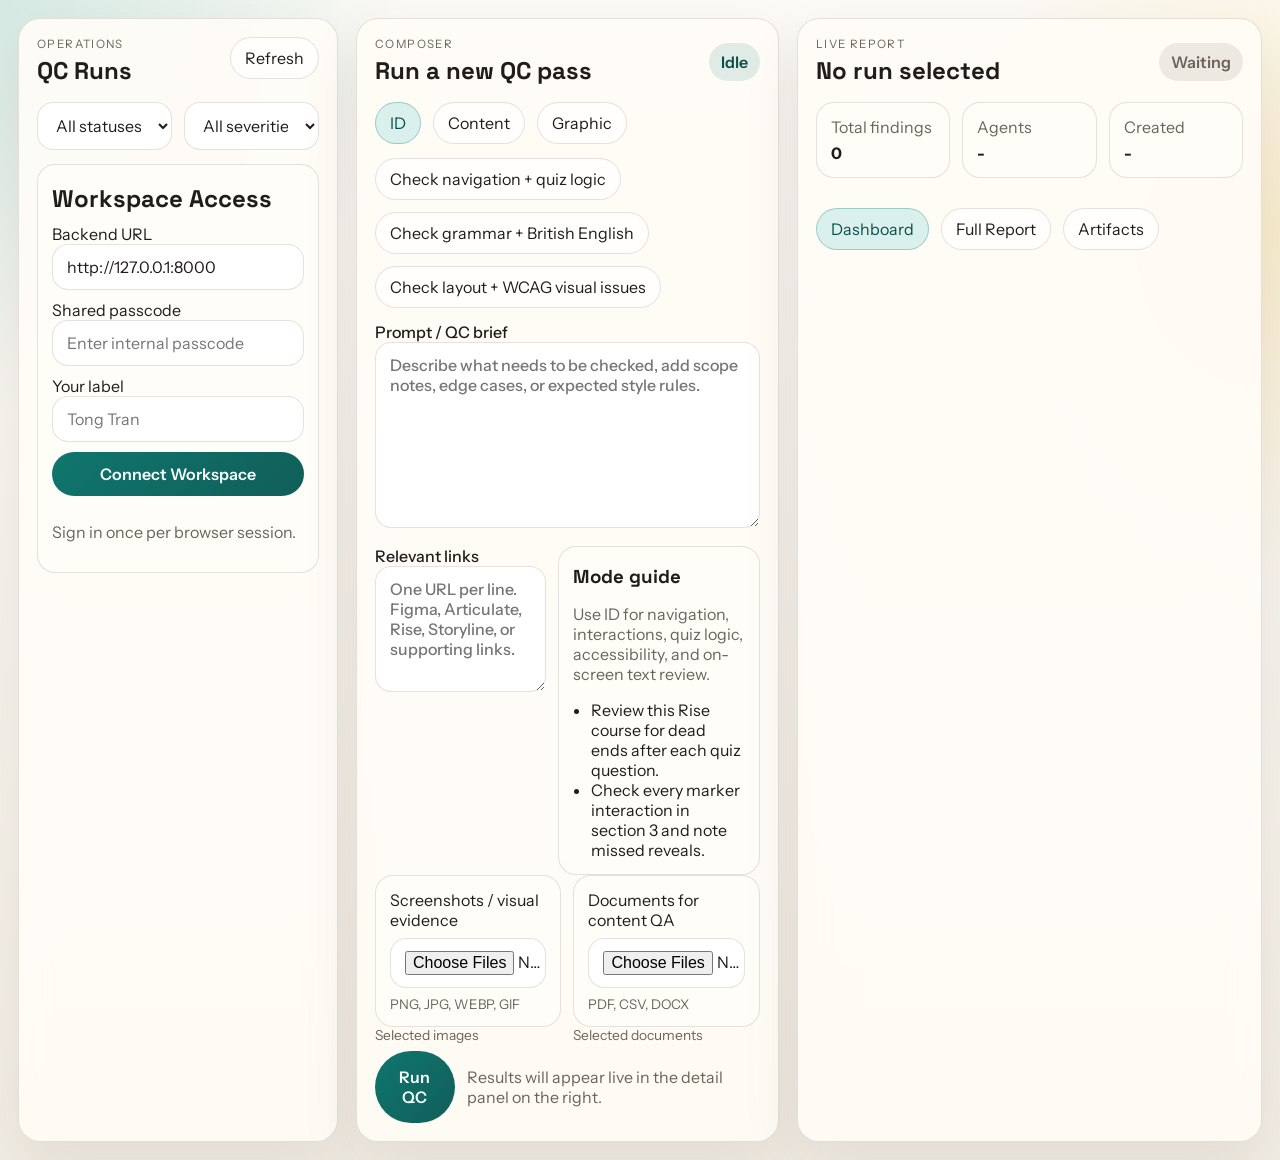
==== web/index.html @ 759b794d "20260416" ====
<!doctype html>
<html lang="en">
  <head>
    <meta charset="UTF-8" />
    <meta name="viewport" content="width=device-width, initial-scale=1.0" />
    <title>QC Factory Console</title>
    <link rel="preconnect" href="https://fonts.googleapis.com" />
    <link rel="preconnect" href="https://fonts.gstatic.com" crossorigin />
    <link href="https://fonts.googleapis.com/css2?family=Space+Grotesk:wght@400;500;700&family=Instrument+Sans:wght@400;500;600&display=swap" rel="stylesheet" />
    <link rel="stylesheet" href="./styles.css" />
  </head>
  <body>
    <div class="app-shell">
      <aside class="panel history-panel">
        <div class="panel-head">
          <div>
            <p class="eyebrow">Operations</p>
            <h1>QC Runs</h1>
          </div>
          <button id="refreshJobsBtn" class="ghost-button">Refresh</button>
        </div>
        <div class="filters">
          <select id="statusFilter">
            <option value="">All statuses</option>
            <option value="queued">Queued</option>
            <option value="running">Running</option>
            <option value="completed">Completed</option>
            <option value="failed">Failed</option>
          </select>
          <select id="severityFilter">
            <option value="">All severities</option>
            <option value="Critical">Critical</option>
            <option value="Major">Major</option>
            <option value="Minor">Minor</option>
            <option value="Suggestion">Suggestion</option>
            <option value="Info">Info</option>
          </select>
        </div>
        <div class="login-card">
          <h2>Workspace Access</h2>
          <label>
            Backend URL
            <input id="apiBaseInput" type="url" placeholder="https://your-backend.onrender.com" />
          </label>
          <label>
            Shared passcode
            <input id="passcodeInput" type="password" placeholder="Enter internal passcode" />
          </label>
          <label>
            Your label
            <input id="labelInput" type="text" placeholder="Tong Tran" />
          </label>
          <button id="loginBtn" class="primary-button">Connect Workspace</button>
          <p id="loginStatus" class="hint">Sign in once per browser session.</p>
        </div>
        <div id="jobList" class="job-list"></div>
      </aside>

      <main class="panel composer-panel">
        <div class="panel-head">
          <div>
            <p class="eyebrow">Composer</p>
            <h2>Run a new QC pass</h2>
          </div>
          <div id="runStateBadge" class="run-badge">Idle</div>
        </div>

        <div class="mode-tabs">
          <button class="mode-tab active" data-mode="id">ID</button>
          <button class="mode-tab" data-mode="cg">Content</button>
          <button class="mode-tab" data-mode="fg">Graphic</button>
        </div>

        <div class="preset-row">
          <button class="preset-pill" data-preset="Check navigation + quiz logic">Check navigation + quiz logic</button>
          <button class="preset-pill" data-preset="Check grammar + British English">Check grammar + British English</button>
          <button class="preset-pill" data-preset="Check layout + WCAG visual issues">Check layout + WCAG visual issues</button>
        </div>

        <label class="field">
          Prompt / QC brief
          <textarea id="promptInput" rows="8" placeholder="Describe what needs to be checked, add scope notes, edge cases, or expected style rules."></textarea>
        </label>

        <div class="field-grid">
          <label class="field">
            Relevant links
            <textarea id="linksInput" rows="5" placeholder="One URL per line. Figma, Articulate, Rise, Storyline, or supporting links."></textarea>
          </label>
          <div class="examples-card">
            <h3>Mode guide</h3>
            <p id="modeGuide">Use ID for navigation, interactions, quizzes, and on-screen text QA.</p>
            <ul id="modeExamples">
              <li>Review this Rise lesson for quiz logic and dead ends.</li>
              <li>Check whether all click-to-reveal items are covered.</li>
            </ul>
          </div>
        </div>

        <div class="upload-grid">
          <label class="upload-card">
            <span>Screenshots / visual evidence</span>
            <input id="imageInput" type="file" accept="image/*" multiple />
            <small>PNG, JPG, WEBP, GIF</small>
          </label>
          <label class="upload-card">
            <span>Documents for content QA</span>
            <input id="documentInput" type="file" accept=".pdf,.csv,.docx" multiple />
            <small>PDF, CSV, DOCX</small>
          </label>
        </div>

        <div class="chips-section">
          <div>
            <p class="chip-label">Selected images</p>
            <div id="imageChips" class="chips"></div>
          </div>
          <div>
            <p class="chip-label">Selected documents</p>
            <div id="documentChips" class="chips"></div>
          </div>
        </div>

        <div class="composer-actions">
          <button id="runBtn" class="primary-button">Run QC</button>
          <p class="hint">Results will appear live in the detail panel on the right.</p>
        </div>
      </main>

      <section class="panel detail-panel">
        <div class="panel-head">
          <div>
            <p class="eyebrow">Live Report</p>
            <h2 id="detailTitle">No run selected</h2>
          </div>
          <div id="detailStatus" class="run-badge neutral">Waiting</div>
        </div>

        <div id="detailMeta" class="meta-grid">
          <div class="meta-card">
            <span>Total findings</span>
            <strong id="findingCount">0</strong>
          </div>
          <div class="meta-card">
            <span>Agents</span>
            <strong id="agentSummary">-</strong>
          </div>
          <div class="meta-card">
            <span>Created</span>
            <strong id="createdAt">-</strong>
          </div>
        </div>

        <div id="severityStrip" class="severity-strip"></div>

        <div class="detail-tabs">
          <button class="detail-tab active" data-detail="dashboard">Dashboard</button>
          <button class="detail-tab" data-detail="report">Full Report</button>
          <button class="detail-tab" data-detail="artifacts">Artifacts</button>
        </div>

        <div id="detailDashboard" class="detail-view active">
          <div id="sourceSummary" class="source-summary"></div>
          <div id="findingsTable" class="findings-table"></div>
        </div>
        <div id="detailReport" class="detail-view markdown-surface"></div>
        <div id="detailArtifacts" class="detail-view artifacts-list"></div>
      </section>
    </div>

    <script src="./app.js" type="module"></script>
  </body>
  </html>
---- web/styles.css ----
:root {
  --bg: #f4f0e8;
  --panel: rgba(255, 252, 247, 0.92);
  --panel-strong: #fffdf8;
  --ink: #1f1d1a;
  --muted: #6a645a;
  --border: rgba(63, 51, 36, 0.14);
  --accent: #0f766e;
  --accent-soft: #daf0ed;
  --warn: #b45309;
  --danger: #b42318;
  --shadow: 0 24px 60px rgba(44, 31, 17, 0.08);
  --radius: 22px;
}

* {
  box-sizing: border-box;
}

body {
  margin: 0;
  min-height: 100vh;
  font-family: "Instrument Sans", sans-serif;
  color: var(--ink);
  background:
    radial-gradient(circle at top left, rgba(12, 148, 136, 0.16), transparent 24%),
    radial-gradient(circle at right 20%, rgba(234, 179, 8, 0.16), transparent 22%),
    linear-gradient(180deg, #fcfaf5 0%, #f2ede4 100%);
}

.app-shell {
  display: grid;
  grid-template-columns: 320px minmax(420px, 1fr) minmax(420px, 1.1fr);
  gap: 18px;
  padding: 18px;
}

.panel {
  background: var(--panel);
  border: 1px solid var(--border);
  border-radius: var(--radius);
  box-shadow: var(--shadow);
  backdrop-filter: blur(14px);
  padding: 18px;
  min-height: calc(100vh - 36px);
  overflow: hidden;
}

.panel-head,
.composer-actions,
.mode-tabs,
.detail-tabs,
.filters,
.preset-row,
.field-grid,
.upload-grid,
.meta-grid {
  display: flex;
  gap: 12px;
}

.panel-head,
.composer-actions,
.field-grid,
.upload-grid,
.meta-grid {
  justify-content: space-between;
}

.panel-head {
  align-items: flex-start;
  margin-bottom: 16px;
}

.eyebrow {
  margin: 0;
  text-transform: uppercase;
  letter-spacing: 0.12em;
  font-size: 0.72rem;
  color: var(--muted);
}

h1,
h2,
h3 {
  margin: 4px 0 0;
  font-family: "Space Grotesk", sans-serif;
}

.hint,
small,
.source-summary,
.examples-card p,
.artifacts-list a,
.job-card p {
  color: var(--muted);
}

input,
textarea,
select,
button {
  font: inherit;
}

input,
textarea,
select {
  width: 100%;
  border: 1px solid var(--border);
  border-radius: 16px;
  background: rgba(255, 255, 255, 0.9);
  padding: 12px 14px;
  color: var(--ink);
}

textarea {
  resize: vertical;
}

button {
  border: 0;
  border-radius: 999px;
  cursor: pointer;
  transition: transform 120ms ease, opacity 120ms ease, background 120ms ease;
}

button:hover {
  transform: translateY(-1px);
}

.primary-button {
  background: linear-gradient(135deg, #0f766e, #115e59);
  color: #f8fffe;
  padding: 12px 18px;
  font-weight: 600;
}

.ghost-button,
.mode-tab,
.detail-tab,
.preset-pill {
  background: rgba(255, 255, 255, 0.72);
  color: var(--ink);
  padding: 10px 14px;
  border: 1px solid var(--border);
}

.mode-tab.active,
.detail-tab.active {
  background: var(--accent-soft);
  color: #0b4f4b;
  border-color: rgba(15, 118, 110, 0.3);
}

.preset-row,
.mode-tabs,
.detail-tabs {
  flex-wrap: wrap;
  margin-bottom: 14px;
}

.field {
  display: block;
  width: 100%;
  margin-bottom: 14px;
  font-weight: 500;
}

.field-grid > * {
  flex: 1;
}

.examples-card,
.login-card,
.meta-card,
.upload-card,
.job-card {
  border: 1px solid var(--border);
  border-radius: 18px;
  background: var(--panel-strong);
}

.examples-card,
.login-card,
.upload-card,
.job-card {
  padding: 14px;
}

.examples-card ul {
  margin: 10px 0 0 18px;
  padding: 0;
}

.upload-card {
  display: flex;
  flex-direction: column;
  gap: 8px;
  min-height: 120px;
  justify-content: center;
}

.upload-grid > * {
  flex: 1;
}

.chips-section {
  display: grid;
  grid-template-columns: 1fr 1fr;
  gap: 12px;
}

.chip-label {
  margin: 0 0 8px;
  font-size: 0.86rem;
  color: var(--muted);
}

.chips {
  display: flex;
  flex-wrap: wrap;
  gap: 8px;
}

.chip {
  display: inline-flex;
  align-items: center;
  gap: 8px;
  padding: 8px 12px;
  border-radius: 999px;
  background: #efe9de;
  border: 1px solid rgba(63, 51, 36, 0.08);
  font-size: 0.9rem;
}

.login-card {
  display: grid;
  gap: 10px;
  margin-bottom: 16px;
}

.filters {
  margin-bottom: 14px;
}

.filters > * {
  flex: 1;
}

.job-list {
  display: flex;
  flex-direction: column;
  gap: 10px;
  max-height: calc(100vh - 340px);
  overflow: auto;
}

.job-card {
  cursor: pointer;
}

.job-card.active {
  outline: 2px solid rgba(15, 118, 110, 0.24);
}

.job-card h3,
.job-card p {
  margin: 0 0 8px;
}

.job-meta {
  display: flex;
  justify-content: space-between;
  gap: 8px;
  font-size: 0.85rem;
  color: var(--muted);
}

.run-badge {
  align-self: center;
  padding: 9px 12px;
  border-radius: 999px;
  background: rgba(15, 118, 110, 0.12);
  color: #0b4f4b;
  font-weight: 600;
}

.run-badge.neutral {
  background: rgba(107, 100, 90, 0.12);
  color: var(--muted);
}

.meta-grid {
  margin-bottom: 16px;
}

.meta-card {
  flex: 1;
  padding: 14px;
}

.meta-card span {
  display: block;
  color: var(--muted);
  margin-bottom: 6px;
}

.severity-strip {
  display: flex;
  flex-wrap: wrap;
  gap: 8px;
  margin-bottom: 14px;
}

.severity-pill {
  padding: 8px 12px;
  border-radius: 999px;
  background: #efe7d6;
  font-size: 0.9rem;
}

.detail-view {
  display: none;
}

.detail-view.active {
  display: block;
}

.findings-table {
  display: grid;
  gap: 10px;
}

.finding-card {
  padding: 14px;
  border-radius: 18px;
  border: 1px solid var(--border);
  background: rgba(255, 255, 255, 0.88);
}

.finding-top {
  display: flex;
  justify-content: space-between;
  gap: 12px;
  align-items: center;
}

.severity-critical { color: var(--danger); }
.severity-major { color: #d97706; }
.severity-minor { color: #2563eb; }
.severity-suggestion { color: #7c3aed; }
.severity-info { color: var(--muted); }

.markdown-surface {
  overflow: auto;
  max-height: calc(100vh - 280px);
  background: rgba(255, 255, 255, 0.72);
  border-radius: 18px;
  padding: 18px;
}

.markdown-surface table {
  width: 100%;
  border-collapse: collapse;
}

.markdown-surface th,
.markdown-surface td {
  border: 1px solid var(--border);
  padding: 8px;
  vertical-align: top;
}

.artifacts-list {
  display: grid;
  gap: 10px;
}

.artifacts-list a {
  display: block;
  padding: 12px 14px;
  border-radius: 16px;
  background: rgba(255, 255, 255, 0.86);
  border: 1px solid var(--border);
  text-decoration: none;
}

@media (max-width: 1240px) {
  .app-shell {
    grid-template-columns: 1fr;
  }

  .panel {
    min-height: auto;
  }

  .job-list {
    max-height: 360px;
  }

  .chips-section,
  .field-grid,
  .upload-grid,
  .meta-grid {
    grid-template-columns: 1fr;
    display: grid;
  }
}
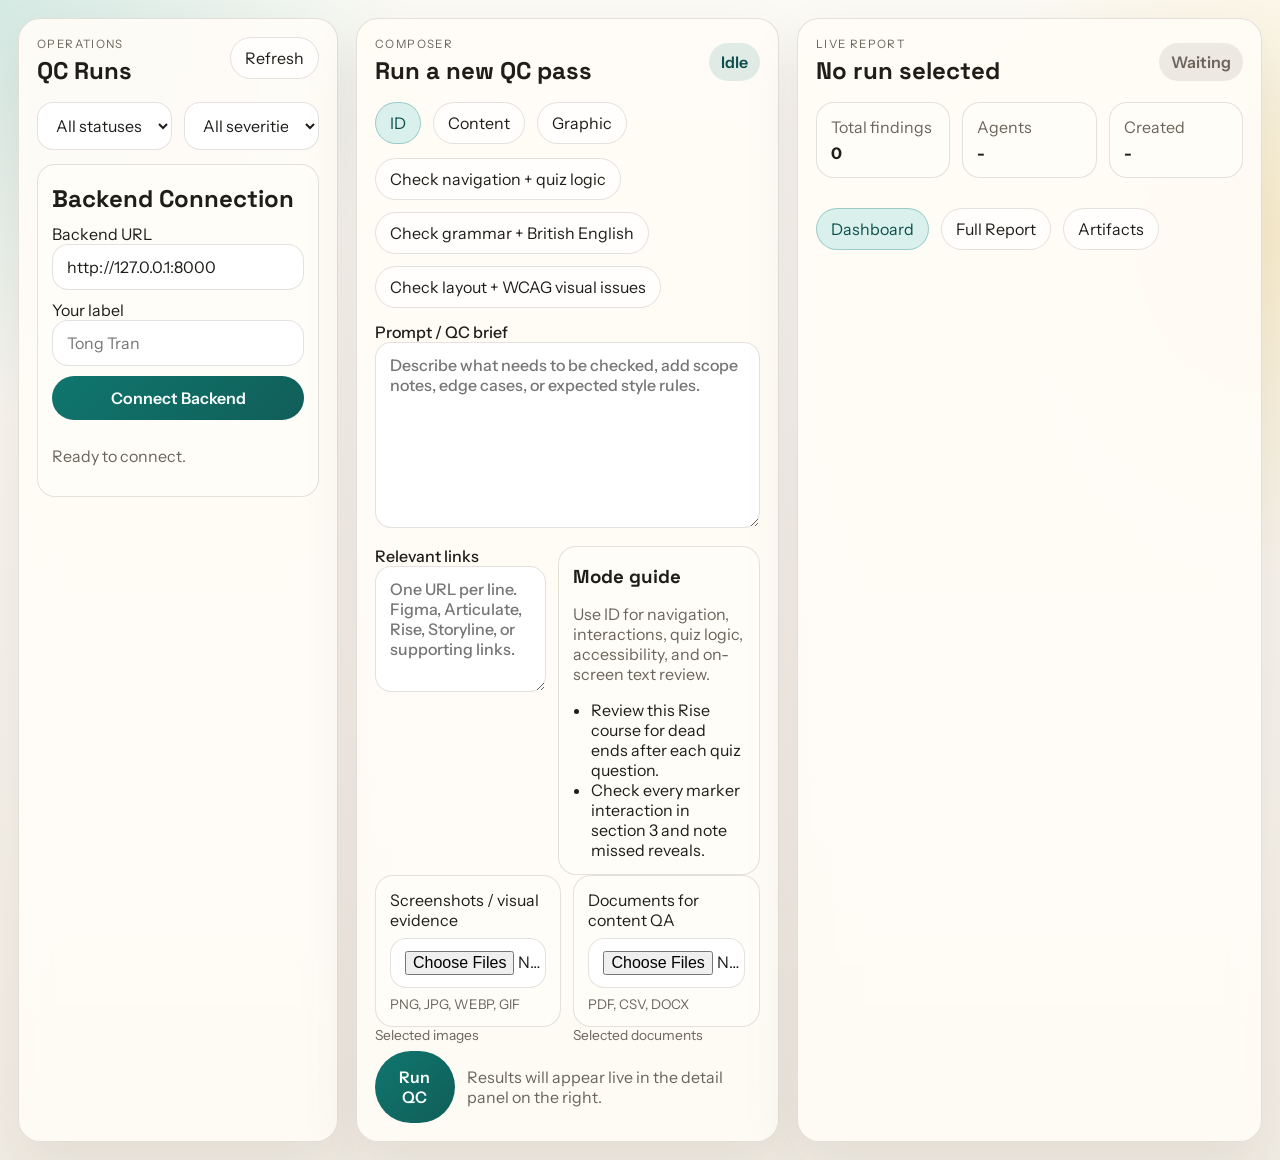
==== commit edaf7415: "20260416" ====
--- a/web/index.html
+++ b/web/index.html
@@ -37,21 +37,17 @@
           </select>
         </div>
         <div class="login-card">
-          <h2>Workspace Access</h2>
+          <h2>Backend Connection</h2>
           <label>
             Backend URL
             <input id="apiBaseInput" type="url" placeholder="https://your-backend.onrender.com" />
           </label>
           <label>
-            Shared passcode
-            <input id="passcodeInput" type="password" placeholder="Enter internal passcode" />
-          </label>
-          <label>
             Your label
             <input id="labelInput" type="text" placeholder="Tong Tran" />
           </label>
-          <button id="loginBtn" class="primary-button">Connect Workspace</button>
-          <p id="loginStatus" class="hint">Sign in once per browser session.</p>
+          <button id="connectBtn" class="primary-button">Connect Backend</button>
+          <p id="loginStatus" class="hint">No auth required. The backend will use API keys from the server-side `.env` file.</p>
         </div>
         <div id="jobList" class="job-list"></div>
       </aside>
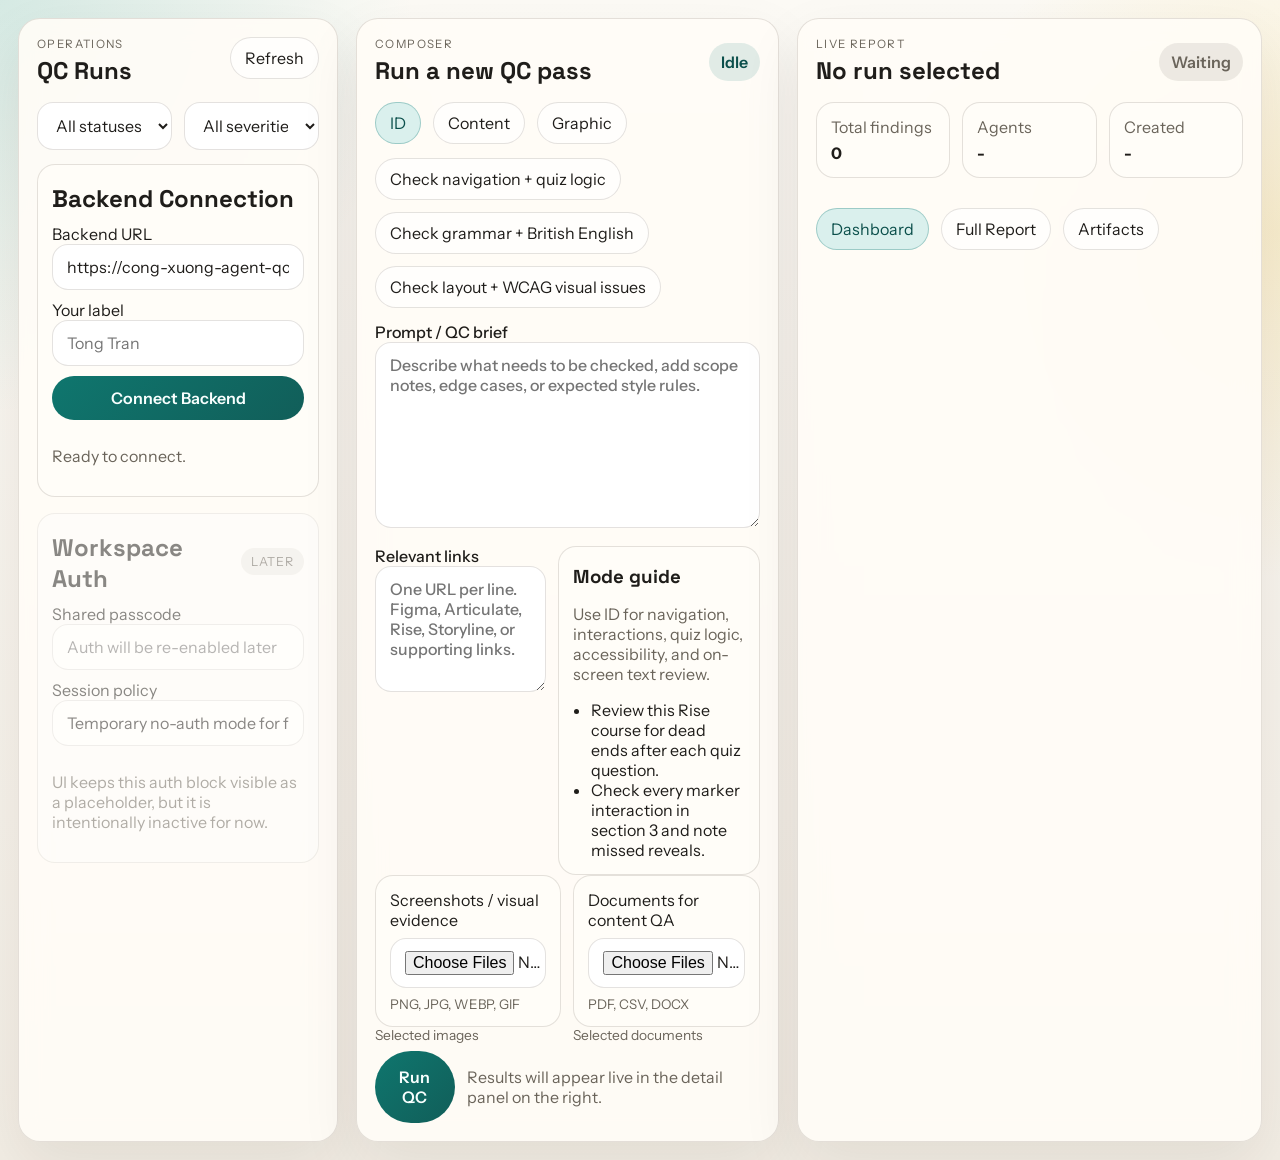
==== commit c39862bc: "Fix GitHub Pages API base for Render backend" ====
--- a/web/index.html
+++ b/web/index.html
@@ -48,6 +48,21 @@
           </label>
           <button id="connectBtn" class="primary-button">Connect Backend</button>
           <p id="loginStatus" class="hint">No auth required. The backend will use API keys from the server-side `.env` file.</p>
+        </div>
+        <div class="login-card auth-card auth-card--faded" aria-hidden="true">
+          <div class="auth-card__head">
+            <h2>Workspace Auth</h2>
+            <span class="auth-card__badge">Later</span>
+          </div>
+          <label>
+            Shared passcode
+            <input type="password" placeholder="Auth will be re-enabled later" disabled />
+          </label>
+          <label>
+            Session policy
+            <input type="text" value="Temporary no-auth mode for fast testing" disabled />
+          </label>
+          <p class="hint">UI keeps this auth block visible as a placeholder, but it is intentionally inactive for now.</p>
         </div>
         <div id="jobList" class="job-list"></div>
       </aside>
--- a/web/styles.css
+++ b/web/styles.css
@@ -240,6 +240,37 @@
   margin-bottom: 16px;
 }
 
+.auth-card__head {
+  display: flex;
+  align-items: center;
+  justify-content: space-between;
+  gap: 12px;
+}
+
+.auth-card__badge {
+  display: inline-flex;
+  align-items: center;
+  padding: 6px 10px;
+  border-radius: 999px;
+  background: rgba(107, 100, 90, 0.12);
+  color: var(--muted);
+  font-size: 0.78rem;
+  text-transform: uppercase;
+  letter-spacing: 0.08em;
+}
+
+.auth-card--faded {
+  opacity: 0.52;
+  filter: saturate(0.7);
+}
+
+.auth-card--faded input,
+.auth-card--faded button,
+.auth-card--faded select,
+.auth-card--faded textarea {
+  cursor: not-allowed;
+}
+
 .filters {
   margin-bottom: 14px;
 }
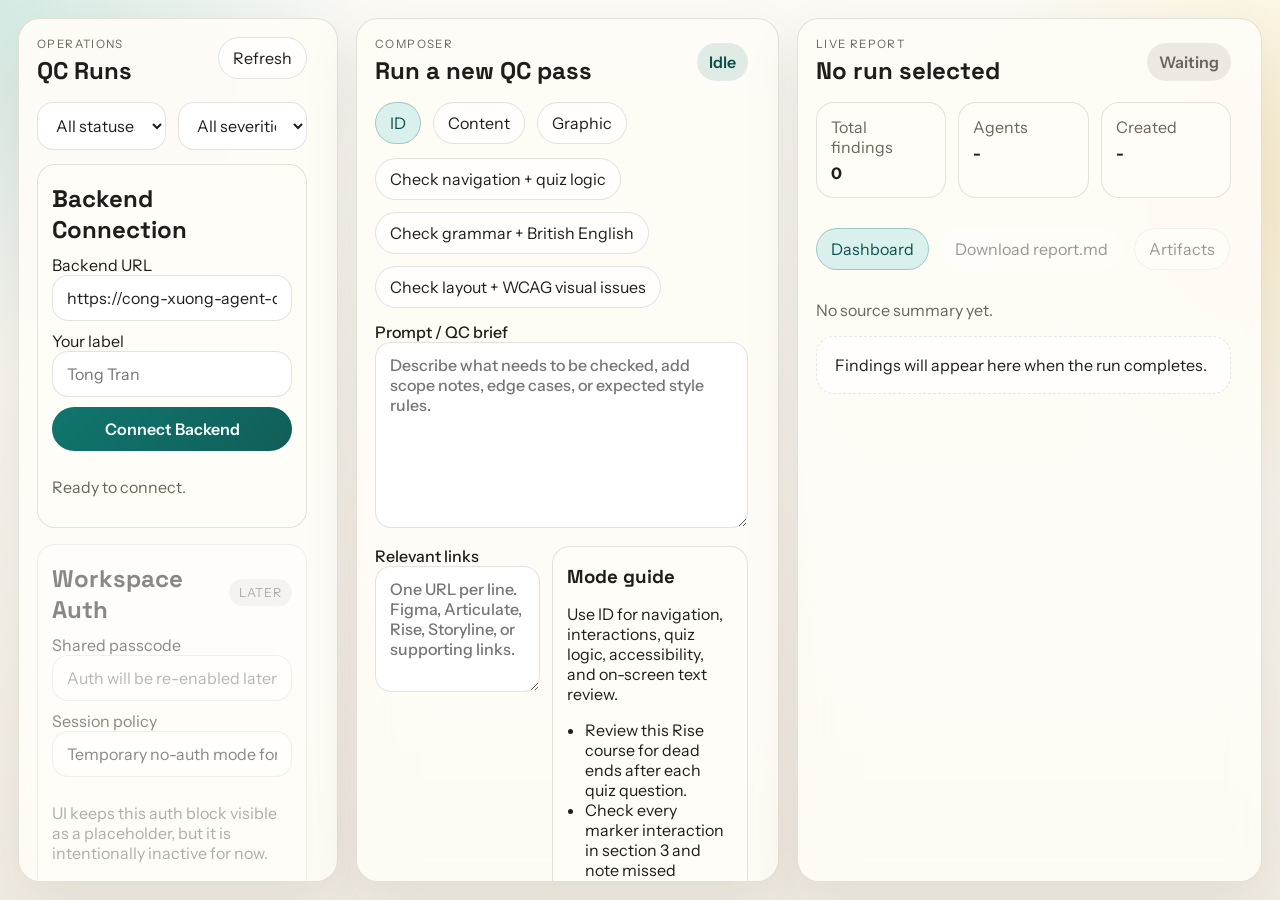
==== commit ae8c78b9: "Refine QC console frontend workflow" ====
--- a/web/index.html
+++ b/web/index.html
@@ -17,7 +17,7 @@
             <p class="eyebrow">Operations</p>
             <h1>QC Runs</h1>
           </div>
-          <button id="refreshJobsBtn" class="ghost-button">Refresh</button>
+          <button id="refreshJobsBtn" class="ghost-button" type="button">Refresh</button>
         </div>
         <div class="filters">
           <select id="statusFilter">
@@ -46,7 +46,7 @@
             Your label
             <input id="labelInput" type="text" placeholder="Tong Tran" />
           </label>
-          <button id="connectBtn" class="primary-button">Connect Backend</button>
+          <button id="connectBtn" class="primary-button" type="button">Connect Backend</button>
           <p id="loginStatus" class="hint">No auth required. The backend will use API keys from the server-side `.env` file.</p>
         </div>
         <div class="login-card auth-card auth-card--faded" aria-hidden="true">
@@ -77,15 +77,15 @@
         </div>
 
         <div class="mode-tabs">
-          <button class="mode-tab active" data-mode="id">ID</button>
-          <button class="mode-tab" data-mode="cg">Content</button>
-          <button class="mode-tab" data-mode="fg">Graphic</button>
+          <button class="mode-tab active" data-mode="id" type="button">ID</button>
+          <button class="mode-tab" data-mode="cg" type="button">Content</button>
+          <button class="mode-tab" data-mode="fg" type="button">Graphic</button>
         </div>
 
         <div class="preset-row">
-          <button class="preset-pill" data-preset="Check navigation + quiz logic">Check navigation + quiz logic</button>
-          <button class="preset-pill" data-preset="Check grammar + British English">Check grammar + British English</button>
-          <button class="preset-pill" data-preset="Check layout + WCAG visual issues">Check layout + WCAG visual issues</button>
+          <button class="preset-pill" data-preset="Check navigation + quiz logic" type="button">Check navigation + quiz logic</button>
+          <button class="preset-pill" data-preset="Check grammar + British English" type="button">Check grammar + British English</button>
+          <button class="preset-pill" data-preset="Check layout + WCAG visual issues" type="button">Check layout + WCAG visual issues</button>
         </div>
 
         <label class="field">
@@ -109,11 +109,15 @@
         </div>
 
         <div class="upload-grid">
-          <label class="upload-card">
-            <span>Screenshots / visual evidence</span>
-            <input id="imageInput" type="file" accept="image/*" multiple />
-            <small>PNG, JPG, WEBP, GIF</small>
-          </label>
+          <div id="imagePasteZone" class="upload-card upload-card--paste" tabindex="0" role="button" aria-label="Paste screenshots here">
+            <div class="upload-card__head">
+              <span>Screenshots / visual evidence</span>
+              <button id="imageBrowseBtn" class="ghost-button upload-inline-button" type="button">Choose Files</button>
+            </div>
+            <p class="upload-card__copy">Paste one or many screenshots here with <kbd>Ctrl</kbd> + <kbd>V</kbd>, or drag and drop them into this box.</p>
+            <input id="imageInput" class="visually-hidden" type="file" accept="image/*" multiple />
+            <small>Clipboard paste enabled. PNG, JPG, WEBP, GIF</small>
+          </div>
           <label class="upload-card">
             <span>Documents for content QA</span>
             <input id="documentInput" type="file" accept=".pdf,.csv,.docx" multiple />
@@ -133,7 +137,7 @@
         </div>
 
         <div class="composer-actions">
-          <button id="runBtn" class="primary-button">Run QC</button>
+          <button id="runBtn" class="primary-button" type="button">Run QC</button>
           <p class="hint">Results will appear live in the detail panel on the right.</p>
         </div>
       </main>
@@ -165,20 +169,18 @@
         <div id="severityStrip" class="severity-strip"></div>
 
         <div class="detail-tabs">
-          <button class="detail-tab active" data-detail="dashboard">Dashboard</button>
-          <button class="detail-tab" data-detail="report">Full Report</button>
-          <button class="detail-tab" data-detail="artifacts">Artifacts</button>
+          <button class="detail-tab active" type="button" aria-current="page">Dashboard</button>
+          <a id="reportDownloadBtn" class="detail-tab detail-action is-disabled" href="#" download="report.md" aria-disabled="true">Download report.md</a>
+          <button class="detail-tab detail-tab--disabled" type="button" disabled aria-disabled="true">Artifacts</button>
         </div>
 
         <div id="detailDashboard" class="detail-view active">
           <div id="sourceSummary" class="source-summary"></div>
           <div id="findingsTable" class="findings-table"></div>
         </div>
-        <div id="detailReport" class="detail-view markdown-surface"></div>
-        <div id="detailArtifacts" class="detail-view artifacts-list"></div>
       </section>
     </div>
 
     <script src="./app.js" type="module"></script>
   </body>
-  </html>
+</html>
--- a/web/styles.css
+++ b/web/styles.css
@@ -17,6 +17,12 @@
   box-sizing: border-box;
 }
 
+html,
+body {
+  height: 100%;
+  overflow: hidden;
+}
+
 body {
   margin: 0;
   min-height: 100vh;
@@ -28,11 +34,29 @@
     linear-gradient(180deg, #fcfaf5 0%, #f2ede4 100%);
 }
 
+body ::-webkit-scrollbar {
+  width: 12px;
+  height: 12px;
+}
+
+body ::-webkit-scrollbar-thumb {
+  background: rgba(63, 51, 36, 0.22);
+  border-radius: 999px;
+  border: 3px solid transparent;
+  background-clip: padding-box;
+}
+
+body ::-webkit-scrollbar-track {
+  background: transparent;
+}
+
 .app-shell {
   display: grid;
   grid-template-columns: 320px minmax(420px, 1fr) minmax(420px, 1.1fr);
   gap: 18px;
   padding: 18px;
+  height: 100vh;
+  overflow: hidden;
 }
 
 .panel {
@@ -42,8 +66,19 @@
   box-shadow: var(--shadow);
   backdrop-filter: blur(14px);
   padding: 18px;
-  min-height: calc(100vh - 36px);
-  overflow: hidden;
+  height: calc(100vh - 36px);
+  min-height: 0;
+  overflow-y: auto;
+  overflow-x: hidden;
+  scrollbar-gutter: stable;
+}
+
+.history-panel,
+.composer-panel,
+.detail-panel {
+  display: flex;
+  flex-direction: column;
+  min-height: 0;
 }
 
 .panel-head,
@@ -90,8 +125,6 @@
 .hint,
 small,
 .source-summary,
-.examples-card p,
-.artifacts-list a,
 .job-card p {
   color: var(--muted);
 }
@@ -99,7 +132,8 @@
 input,
 textarea,
 select,
-button {
+button,
+a {
   font: inherit;
 }
 
@@ -118,14 +152,16 @@
   resize: vertical;
 }
 
-button {
+button,
+a.detail-tab {
   border: 0;
   border-radius: 999px;
   cursor: pointer;
-  transition: transform 120ms ease, opacity 120ms ease, background 120ms ease;
-}
-
-button:hover {
+  transition: transform 120ms ease, opacity 120ms ease, background 120ms ease, border-color 120ms ease;
+}
+
+button:hover,
+a.detail-tab:hover {
   transform: translateY(-1px);
 }
 
@@ -153,6 +189,21 @@
   border-color: rgba(15, 118, 110, 0.3);
 }
 
+.detail-tab {
+  display: inline-flex;
+  align-items: center;
+  justify-content: center;
+  text-decoration: none;
+}
+
+.detail-tab--disabled,
+.detail-action.is-disabled {
+  opacity: 0.45;
+  cursor: not-allowed;
+  pointer-events: none;
+  filter: saturate(0.72);
+}
+
 .preset-row,
 .mode-tabs,
 .detail-tabs {
@@ -175,7 +226,8 @@
 .login-card,
 .meta-card,
 .upload-card,
-.job-card {
+.job-card,
+.finding-card {
   border: 1px solid var(--border);
   border-radius: 18px;
   background: var(--panel-strong);
@@ -196,9 +248,66 @@
 .upload-card {
   display: flex;
   flex-direction: column;
-  gap: 8px;
-  min-height: 120px;
+  gap: 10px;
+  min-height: 144px;
   justify-content: center;
+}
+
+.upload-card--paste {
+  position: relative;
+  border-style: dashed;
+  cursor: pointer;
+}
+
+.upload-card--paste:focus-visible,
+.upload-card--paste.is-focused,
+.upload-card--paste.is-dragover {
+  outline: none;
+  border-color: rgba(15, 118, 110, 0.45);
+  box-shadow: inset 0 0 0 1px rgba(15, 118, 110, 0.18);
+  background: linear-gradient(180deg, rgba(218, 240, 237, 0.56), rgba(255, 253, 248, 0.96));
+}
+
+.upload-card__head {
+  display: flex;
+  align-items: center;
+  justify-content: space-between;
+  gap: 12px;
+}
+
+.upload-card__copy {
+  margin: 0;
+  color: var(--muted);
+  line-height: 1.5;
+}
+
+.upload-inline-button {
+  white-space: nowrap;
+}
+
+kbd {
+  display: inline-flex;
+  align-items: center;
+  justify-content: center;
+  min-width: 1.9em;
+  padding: 0.2em 0.45em;
+  border: 1px solid rgba(63, 51, 36, 0.16);
+  border-radius: 8px;
+  background: rgba(255, 255, 255, 0.86);
+  box-shadow: inset 0 -1px 0 rgba(63, 51, 36, 0.12);
+  font-size: 0.86em;
+}
+
+.visually-hidden {
+  position: absolute;
+  width: 1px;
+  height: 1px;
+  padding: 0;
+  margin: -1px;
+  overflow: hidden;
+  clip: rect(0, 0, 0, 0);
+  white-space: nowrap;
+  border: 0;
 }
 
 .upload-grid > * {
@@ -234,6 +343,15 @@
   font-size: 0.9rem;
 }
 
+.chip button {
+  width: 22px;
+  height: 22px;
+  padding: 0;
+  border-radius: 50%;
+  background: rgba(63, 51, 36, 0.08);
+  color: var(--muted);
+}
+
 .login-card {
   display: grid;
   gap: 10px;
@@ -283,8 +401,6 @@
   display: flex;
   flex-direction: column;
   gap: 10px;
-  max-height: calc(100vh - 340px);
-  overflow: auto;
 }
 
 .job-card {
@@ -352,10 +468,6 @@
 }
 
 .detail-view {
-  display: none;
-}
-
-.detail-view.active {
   display: block;
 }
 
@@ -366,8 +478,6 @@
 
 .finding-card {
   padding: 14px;
-  border-radius: 18px;
-  border: 1px solid var(--border);
   background: rgba(255, 255, 255, 0.88);
 }
 
@@ -375,60 +485,82 @@
   display: flex;
   justify-content: space-between;
   gap: 12px;
-  align-items: center;
-}
-
-.severity-critical { color: var(--danger); }
-.severity-major { color: #d97706; }
-.severity-minor { color: #2563eb; }
-.severity-suggestion { color: #7c3aed; }
-.severity-info { color: var(--muted); }
-
-.markdown-surface {
-  overflow: auto;
-  max-height: calc(100vh - 280px);
-  background: rgba(255, 255, 255, 0.72);
+  align-items: flex-start;
+  margin-bottom: 10px;
+}
+
+.finding-title {
+  display: grid;
+  gap: 4px;
+}
+
+.finding-title .vi-copy {
+  color: var(--muted);
+  font-weight: 500;
+}
+
+.finding-block {
+  margin-top: 12px;
+  padding-top: 12px;
+  border-top: 1px solid rgba(63, 51, 36, 0.08);
+}
+
+.finding-label {
+  margin: 0 0 6px;
+  font-weight: 600;
+}
+
+.finding-text {
+  margin: 0;
+  line-height: 1.5;
+}
+
+.finding-text + .finding-text {
+  margin-top: 6px;
+}
+
+.finding-empty {
+  padding: 18px;
   border-radius: 18px;
-  padding: 18px;
-}
-
-.markdown-surface table {
-  width: 100%;
-  border-collapse: collapse;
-}
-
-.markdown-surface th,
-.markdown-surface td {
-  border: 1px solid var(--border);
-  padding: 8px;
-  vertical-align: top;
-}
-
-.artifacts-list {
-  display: grid;
-  gap: 10px;
-}
-
-.artifacts-list a {
-  display: block;
-  padding: 12px 14px;
-  border-radius: 16px;
-  background: rgba(255, 255, 255, 0.86);
-  border: 1px solid var(--border);
-  text-decoration: none;
+  background: rgba(255, 255, 255, 0.78);
+  border: 1px dashed rgba(63, 51, 36, 0.12);
+}
+
+.severity-critical {
+  color: var(--danger);
+}
+
+.severity-major {
+  color: #d97706;
+}
+
+.severity-minor {
+  color: #2563eb;
+}
+
+.severity-suggestion {
+  color: #7c3aed;
+}
+
+.severity-info {
+  color: var(--muted);
 }
 
 @media (max-width: 1240px) {
+  html,
+  body {
+    overflow: auto;
+  }
+
   .app-shell {
     grid-template-columns: 1fr;
+    height: auto;
+    overflow: visible;
   }
 
   .panel {
-    min-height: auto;
-  }
-
-  .job-list {
-    max-height: 360px;
+    height: auto;
+    overflow: visible;
   }
 
   .chips-section,
